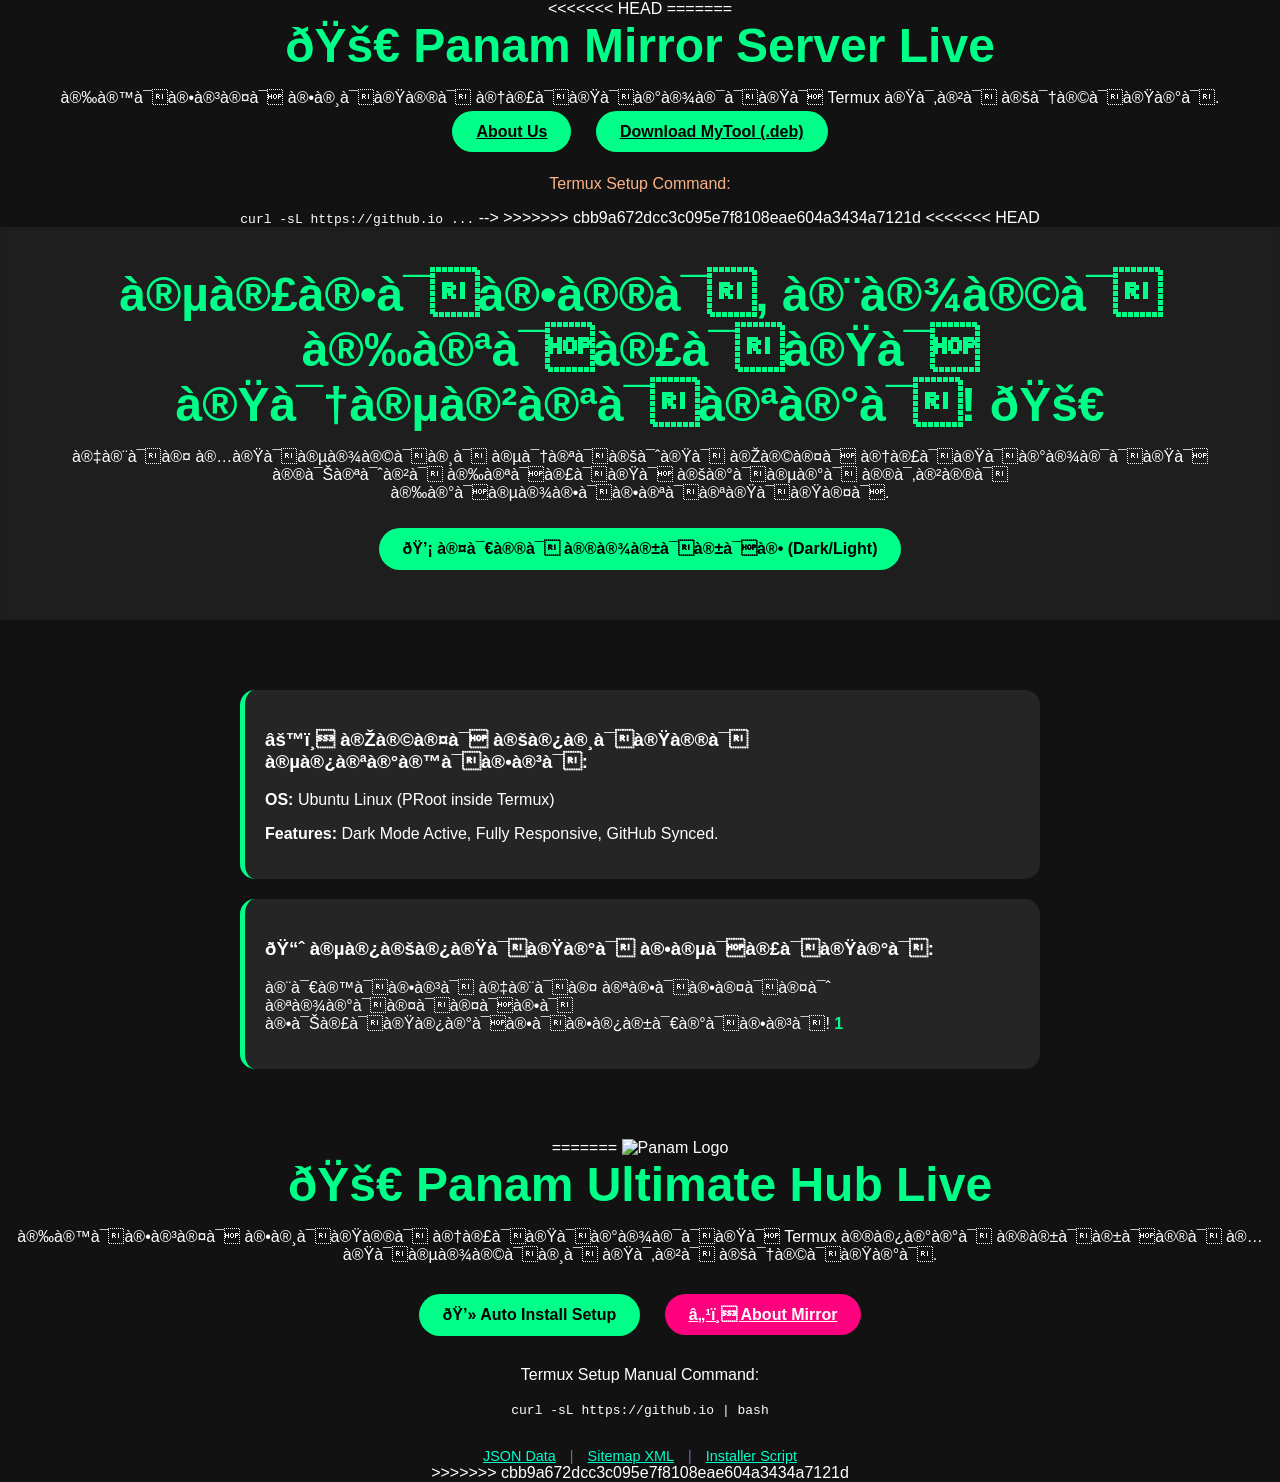
==== templates/index.html @ 42744de9 "Fixed server error and added success page" ====
<!DOCTYPE html>
<<<<<<< HEAD
=======
<html>
<head>
    <title>Panam Mirror Tool-Kit</title>
    <link rel="stylesheet" href="style.css">
</head>
<body>
    <h1>🚀 Panam Mirror Server Live</h1>
    <p>உங்களது கஸ்டம் ஆண்ட்ராய்டு Termux டூல் சென்டர்.</p>
    
    <!-- பக்கங்களுக்கான லிங்க்குகள் -->
    <a href="about.html" class="btn">About Us</a>
    <a href="debs/mytool_1.0.2_all.deb" class="btn" download>Download MyTool (.deb)</a>
    
    <br><br>
    <p style="color: #fab387;">Termux Setup Command:</p>
    <code>curl -sL https://github.io ...</code>
</body>
</html>


<!--<!DOCTYPE html>-->
<!--<html>-->
<!--<head>-->
<!--    <title>Panam Repository</title>-->
<!--</head>-->
<!--<body>-->
<!--    <h1>Welcome to Panam Repository</h1>-->
<!--    <p>உங்களது கஸ்டம் மிரர் சர்வர் வெற்றிகரமாக வேலை செய்கிறது!</p>-->
<!--    -->
<!--    <!-- About பக்கத்திற்கான லிங்க் -->-->
<!--    <br>-->
<!--    <a href="about.html" style="font-size: 20px; color: blue;">About Us பக்கத்திற்குச் செல்ல இங்கே கிளிக் செய்யவும்</a>-->
<!--</body>-->
<!--</html>-->

<!DOCTYPE html>
>>>>>>> cbb9a672dcc3c095e7f8108eae604a3434a7121d
<html lang="ta">
<head>
    <meta charset="UTF-8">
    <meta name="viewport" content="width=device-width, initial-scale=1.0">
<<<<<<< HEAD
    <title>Advanced Ubuntu Developer Web</title>
    <style>
        :root { --bg: #121212; --text: #ffffff; --primary: #00ff88; }
        body.light { --bg: #ffffff; --text: #121212; --primary: #ff5722; }
        body { background-color: var(--bg); color: var(--text); font-family: 'Segoe UI', sans-serif; margin: 0; padding: 0; transition: 0.3s; text-align: center; }
        header { padding: 40px; background: rgba(255,255,255,0.05); backdrop-filter: blur(10px); }
        h1 { color: var(--primary); font-size: 3rem; margin: 0; animation: pulse 2s infinite; }
        .btn { background: var(--primary); color: #000; border: none; padding: 12px 24px; font-size: 16px; border-radius: 25px; cursor: pointer; font-weight: bold; margin: 10px; transition: 0.3s; }
        .btn:hover { transform: scale(1.1); box-shadow: 0 0 15px var(--primary); }
        .container { max-width: 800px; margin: 30px auto; padding: 20px; }
        .card { background: rgba(255,255,255,0.08); padding: 20px; border-radius: 15px; margin: 20px 0; border-left: 5px solid var(--primary); text-align: left; }
        @keyframes pulse { 0% { transform: scale(1); } 50% { transform: scale(1.02); } 100% { transform: scale(1); } }
    </style>
</head>
<body>
    <header>
        <h1>வணக்கம், நான் உபுண்டு டெவலப்பர்! 🚀</h1>
        <p>இந்த அட்வான்ஸ் வெப்சைட் எனது ஆண்ட்ராய்டு மொபைல் உபுண்டு சர்வர் மூலம் உருவாக்கப்பட்டது.</p>
        <button class="btn" onclick="toggleTheme()">💡 தீம் மாற்றுக (Dark/Light)</button>
    </header>
    <div class="container">
        <div class="card">
            <h3>⚙️ எனது சிஸ்டம் விபரங்கள்:</h3>
            <p><strong>OS:</strong> Ubuntu Linux (PRoot inside Termux)</p>
            <p><strong>Features:</strong> Dark Mode Active, Fully Responsive, GitHub Synced.</p>
        </div>
        <div class="card">
            <h3>📈 விசிட்டர் கவுண்டர்:</h3>
            <p>நீங்கள் இந்த பக்கத்தை பார்த்துக் கொண்டிருக்கிறீர்கள்! <span id="count" style="color:var(--primary); font-weight:bold;">1</span></p>
        </div>
    </div>
    <script>
        function toggleTheme() { document.body.classList.toggle('light'); }
        // Simple mock counter animation
        setInterval(() => {
            let count = document.getElementById('count');
            count.innerText = parseInt(count.innerText) + Math.floor(Math.random() * 3) + 1;
        }, 3000);
    </script>
=======
    <title>Panam Ultimate Hub</title>
    <link rel="stylesheet" href="assets/css/style.css">
    <script src="assets/js/script.js"></script>
</head>
<body>
    <img src="assets/images/logo.svg" alt="Panam Logo" width="120">
    <h1>🚀 Panam Ultimate Hub Live</h1>
    <p>உங்களது கஸ்டம் ஆண்ட்ராய்டு Termux மிரர் மற்றும் அட்வான்ஸ் டூல் சென்டர்.</p>
    
    <div style="margin: 20px;">
        <button class="btn" onclick="copyCommand()">💻 Auto Install Setup</button>
        <a href="about.html" class="btn" style="background: #ff007f; color: white;">ℹ️ About Mirror</a>
    </div>

    <p>Termux Setup Manual Command:</p>
    <code id="cmdCode">curl -sL https://github.io | bash</code>

    <br>
    <div style="margin-top: 30px; font-size: 0.9em; color: #6272a4;">
        <a href="data/config.json" style="color: #00ffcc; margin: 10px;">JSON Data</a> | 
        <a href="data/sitemap.xml" style="color: #00ffcc; margin: 10px;">Sitemap XML</a> | 
        <a href="scripts/install.sh" style="color: #00ffcc; margin: 10px;">Installer Script</a>
    </div>
>>>>>>> cbb9a672dcc3c095e7f8108eae604a3434a7121d
</body>
</html>
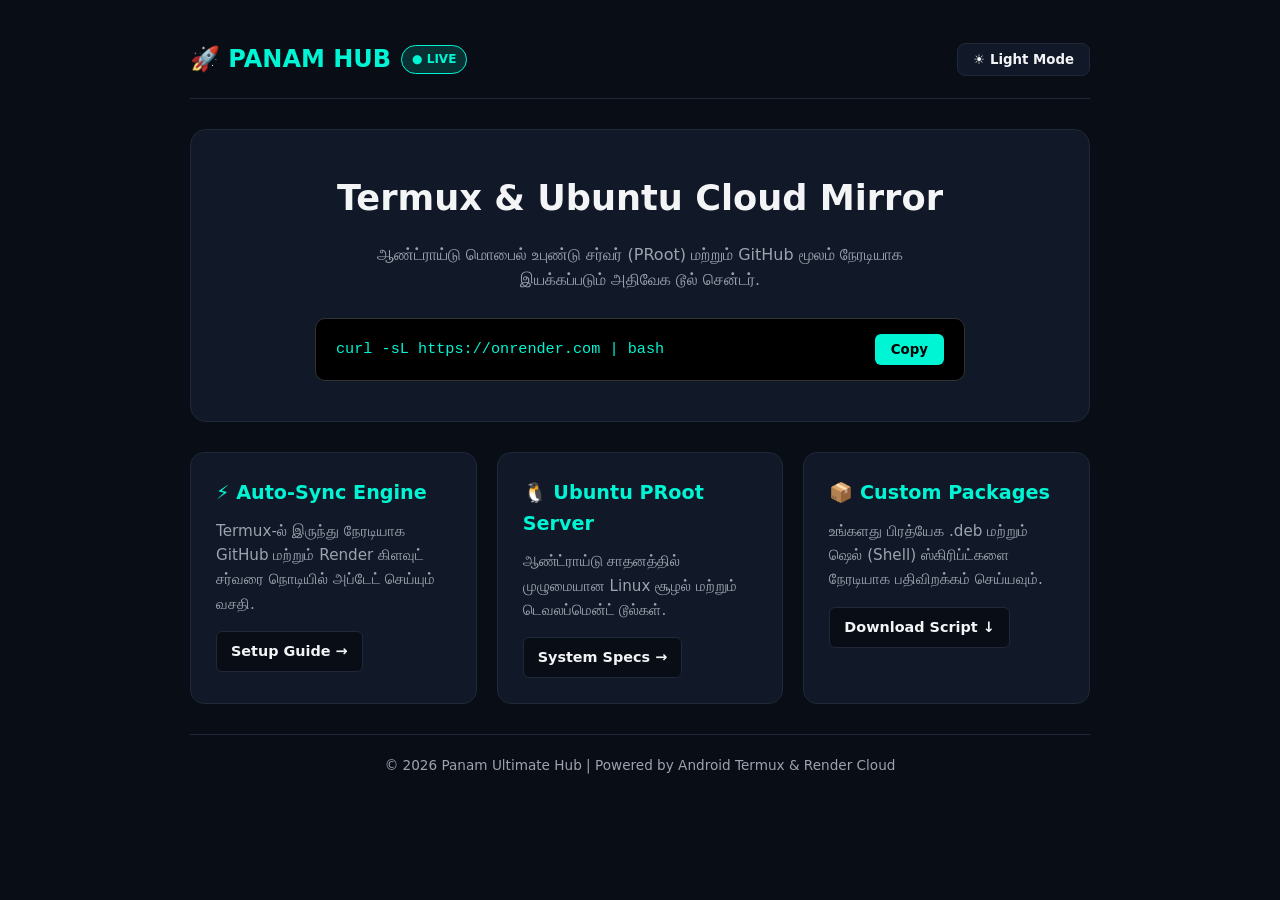
==== commit f6e97b09: "Fix Flask template and app.py for new UI" ====
--- a/templates/index.html
+++ b/templates/index.html
@@ -1,111 +1,269 @@
 <!DOCTYPE html>
-<<<<<<< HEAD
-=======
-<html>
-<head>
-    <title>Panam Mirror Tool-Kit</title>
-    <link rel="stylesheet" href="style.css">
-</head>
-<body>
-    <h1>🚀 Panam Mirror Server Live</h1>
-    <p>உங்களது கஸ்டம் ஆண்ட்ராய்டு Termux டூல் சென்டர்.</p>
-    
-    <!-- பக்கங்களுக்கான லிங்க்குகள் -->
-    <a href="about.html" class="btn">About Us</a>
-    <a href="debs/mytool_1.0.2_all.deb" class="btn" download>Download MyTool (.deb)</a>
-    
-    <br><br>
-    <p style="color: #fab387;">Termux Setup Command:</p>
-    <code>curl -sL https://github.io ...</code>
-</body>
-</html>
-
-
-<!--<!DOCTYPE html>-->
-<!--<html>-->
-<!--<head>-->
-<!--    <title>Panam Repository</title>-->
-<!--</head>-->
-<!--<body>-->
-<!--    <h1>Welcome to Panam Repository</h1>-->
-<!--    <p>உங்களது கஸ்டம் மிரர் சர்வர் வெற்றிகரமாக வேலை செய்கிறது!</p>-->
-<!--    -->
-<!--    <!-- About பக்கத்திற்கான லிங்க் -->-->
-<!--    <br>-->
-<!--    <a href="about.html" style="font-size: 20px; color: blue;">About Us பக்கத்திற்குச் செல்ல இங்கே கிளிக் செய்யவும்</a>-->
-<!--</body>-->
-<!--</html>-->
-
-<!DOCTYPE html>
->>>>>>> cbb9a672dcc3c095e7f8108eae604a3434a7121d
 <html lang="ta">
 <head>
     <meta charset="UTF-8">
     <meta name="viewport" content="width=device-width, initial-scale=1.0">
-<<<<<<< HEAD
-    <title>Advanced Ubuntu Developer Web</title>
+    <title>Panam Ultimate Hub | Termux & Linux Cloud Mirror</title>
     <style>
-        :root { --bg: #121212; --text: #ffffff; --primary: #00ff88; }
-        body.light { --bg: #ffffff; --text: #121212; --primary: #ff5722; }
-        body { background-color: var(--bg); color: var(--text); font-family: 'Segoe UI', sans-serif; margin: 0; padding: 0; transition: 0.3s; text-align: center; }
-        header { padding: 40px; background: rgba(255,255,255,0.05); backdrop-filter: blur(10px); }
-        h1 { color: var(--primary); font-size: 3rem; margin: 0; animation: pulse 2s infinite; }
-        .btn { background: var(--primary); color: #000; border: none; padding: 12px 24px; font-size: 16px; border-radius: 25px; cursor: pointer; font-weight: bold; margin: 10px; transition: 0.3s; }
-        .btn:hover { transform: scale(1.1); box-shadow: 0 0 15px var(--primary); }
-        .container { max-width: 800px; margin: 30px auto; padding: 20px; }
-        .card { background: rgba(255,255,255,0.08); padding: 20px; border-radius: 15px; margin: 20px 0; border-left: 5px solid var(--primary); text-align: left; }
-        @keyframes pulse { 0% { transform: scale(1); } 50% { transform: scale(1.02); } 100% { transform: scale(1); } }
+        :root {
+            --bg-color: #090d16;
+            --card-bg: #111827;
+            --text-main: #f3f4f6;
+            --text-muted: #9ca3af;
+            --accent: #00f5d4;
+            --accent-hover: #00cbb0;
+            --border-color: #1f2937;
+        }
+
+        .light-mode {
+            --bg-color: #f8fafc;
+            --card-bg: #ffffff;
+            --text-main: #0f172a;
+            --text-muted: #475569;
+            --accent: #0284c7;
+            --accent-hover: #0369a1;
+            --border-color: #e2e8f0;
+        }
+
+        * {
+            margin: 0;
+            padding: 0;
+            box-sizing: border-box;
+            font-family: 'Segoe UI', system-ui, -apple-system, sans-serif;
+            transition: background-color 0.3s, color 0.3s;
+        }
+
+        body {
+            background-color: var(--bg-color);
+            color: var(--text-main);
+            line-height: 1.6;
+            padding: 20px;
+        }
+
+        .container {
+            max-width: 900px;
+            margin: 0 auto;
+        }
+
+        /* Header */
+        header {
+            display: flex;
+            justify-content: space-between;
+            align-items: center;
+            padding: 20px 0;
+            border-bottom: 1px solid var(--border-color);
+            margin-bottom: 30px;
+        }
+
+        .logo {
+            font-size: 1.5rem;
+            font-weight: 800;
+            color: var(--accent);
+            display: flex;
+            align-items: center;
+            gap: 10px;
+        }
+
+        .status-badge {
+            font-size: 0.75rem;
+            background: rgba(0, 245, 212, 0.15);
+            color: var(--accent);
+            padding: 4px 10px;
+            border-radius: 20px;
+            border: 1px solid var(--accent);
+        }
+
+        .theme-btn {
+            background: var(--card-bg);
+            color: var(--text-main);
+            border: 1px solid var(--border-color);
+            padding: 8px 15px;
+            border-radius: 8px;
+            cursor: pointer;
+            font-weight: 600;
+        }
+
+        /* Hero Section */
+        .hero {
+            text-align: center;
+            padding: 40px 20px;
+            background: var(--card-bg);
+            border-radius: 16px;
+            border: 1px solid var(--border-color);
+            margin-bottom: 30px;
+        }
+
+        .hero h1 {
+            font-size: 2.2rem;
+            margin-bottom: 15px;
+        }
+
+        .hero p {
+            color: var(--text-muted);
+            max-width: 600px;
+            margin: 0 auto 25px;
+        }
+
+        /* Terminal Box */
+        .terminal-box {
+            background: #000000;
+            border: 1px solid #333;
+            border-radius: 10px;
+            padding: 15px 20px;
+            max-width: 650px;
+            margin: 0 auto;
+            display: flex;
+            justify-content: space-between;
+            align-items: center;
+            text-align: left;
+        }
+
+        .terminal-code {
+            color: #00f5d4;
+            font-family: 'Courier New', monospace;
+            font-size: 0.95rem;
+            overflow-x: auto;
+        }
+
+        .copy-btn {
+            background: var(--accent);
+            color: #000;
+            border: none;
+            padding: 8px 16px;
+            border-radius: 6px;
+            font-weight: bold;
+            cursor: pointer;
+            margin-left: 15px;
+            white-space: nowrap;
+        }
+
+        .copy-btn:hover {
+            background: var(--accent-hover);
+        }
+
+        /* Grid Cards */
+        .grid {
+            display: grid;
+            grid-template-columns: repeat(auto-fit, minmax(260px, 1fr));
+            gap: 20px;
+            margin-bottom: 30px;
+        }
+
+        .card {
+            background: var(--card-bg);
+            padding: 25px;
+            border-radius: 14px;
+            border: 1px solid var(--border-color);
+        }
+
+        .card h3 {
+            color: var(--accent);
+            margin-bottom: 10px;
+            font-size: 1.2rem;
+        }
+
+        .card p {
+            color: var(--text-muted);
+            font-size: 0.95rem;
+            margin-bottom: 15px;
+        }
+
+        .btn-link {
+            display: inline-block;
+            color: var(--text-main);
+            text-decoration: none;
+            background: var(--bg-color);
+            padding: 8px 14px;
+            border-radius: 6px;
+            border: 1px solid var(--border-color);
+            font-size: 0.9rem;
+            font-weight: 600;
+        }
+
+        .btn-link:hover {
+            border-color: var(--accent);
+            color: var(--accent);
+        }
+
+        /* Footer */
+        footer {
+            text-align: center;
+            color: var(--text-muted);
+            font-size: 0.85rem;
+            padding-top: 20px;
+            border-top: 1px solid var(--border-color);
+        }
     </style>
 </head>
 <body>
+
+<div class="container">
     <header>
-        <h1>வணக்கம், நான் உபுண்டு டெவலப்பர்! 🚀</h1>
-        <p>இந்த அட்வான்ஸ் வெப்சைட் எனது ஆண்ட்ராய்டு மொபைல் உபுண்டு சர்வர் மூலம் உருவாக்கப்பட்டது.</p>
-        <button class="btn" onclick="toggleTheme()">💡 தீம் மாற்றுக (Dark/Light)</button>
+        <div class="logo">
+            🚀 PANAM HUB <span class="status-badge">● LIVE</span>
+        </div>
+        <button class="theme-btn" onclick="toggleTheme()" id="themeBtn">☀️ Light Mode</button>
     </header>
-    <div class="container">
+
+    <section class="hero">
+        <h1>Termux & Ubuntu Cloud Mirror</h1>
+        <p>ஆண்ட்ராய்டு மொபைல் உபுண்டு சர்வர் (PRoot) மற்றும் GitHub மூலம் நேரடியாக இயக்கப்படும் அதிவேக டூல் சென்டர்.</p>
+        
+        <div class="terminal-box">
+            <span class="terminal-code" id="cmdText">curl -sL https://onrender.com | bash</span>
+            <button class="copy-btn" onclick="copyCommand()" id="copyBtn">Copy</button>
+        </div>
+    </section>
+
+    <section class="grid">
         <div class="card">
-            <h3>⚙️ எனது சிஸ்டம் விபரங்கள்:</h3>
-            <p><strong>OS:</strong> Ubuntu Linux (PRoot inside Termux)</p>
-            <p><strong>Features:</strong> Dark Mode Active, Fully Responsive, GitHub Synced.</p>
-        </div>
+            <h3>⚡ Auto-Sync Engine</h3>
+            <p>Termux-ல் இருந்து நேரடியாக GitHub மற்றும் Render கிளவுட் சர்வரை நொடியில் அப்டேட் செய்யும் வசதி.</p>
+            <a href="#setup" class="btn-link" onclick="alert('மேலே உள்ள Termux கமாண்டை காப்பி செய்து இயக்கவும்!')">Setup Guide →</a>
+        </div>
+
         <div class="card">
-            <h3>📈 விசிட்டர் கவுண்டர்:</h3>
-            <p>நீங்கள் இந்த பக்கத்தை பார்த்துக் கொண்டிருக்கிறீர்கள்! <span id="count" style="color:var(--primary); font-weight:bold;">1</span></p>
-        </div>
-    </div>
-    <script>
-        function toggleTheme() { document.body.classList.toggle('light'); }
-        // Simple mock counter animation
-        setInterval(() => {
-            let count = document.getElementById('count');
-            count.innerText = parseInt(count.innerText) + Math.floor(Math.random() * 3) + 1;
-        }, 3000);
-    </script>
-=======
-    <title>Panam Ultimate Hub</title>
-    <link rel="stylesheet" href="assets/css/style.css">
-    <script src="assets/js/script.js"></script>
-</head>
-<body>
-    <img src="assets/images/logo.svg" alt="Panam Logo" width="120">
-    <h1>🚀 Panam Ultimate Hub Live</h1>
-    <p>உங்களது கஸ்டம் ஆண்ட்ராய்டு Termux மிரர் மற்றும் அட்வான்ஸ் டூல் சென்டர்.</p>
-    
-    <div style="margin: 20px;">
-        <button class="btn" onclick="copyCommand()">💻 Auto Install Setup</button>
-        <a href="about.html" class="btn" style="background: #ff007f; color: white;">ℹ️ About Mirror</a>
-    </div>
-
-    <p>Termux Setup Manual Command:</p>
-    <code id="cmdCode">curl -sL https://github.io | bash</code>
-
-    <br>
-    <div style="margin-top: 30px; font-size: 0.9em; color: #6272a4;">
-        <a href="data/config.json" style="color: #00ffcc; margin: 10px;">JSON Data</a> | 
-        <a href="data/sitemap.xml" style="color: #00ffcc; margin: 10px;">Sitemap XML</a> | 
-        <a href="scripts/install.sh" style="color: #00ffcc; margin: 10px;">Installer Script</a>
-    </div>
->>>>>>> cbb9a672dcc3c095e7f8108eae604a3434a7121d
+            <h3>🐧 Ubuntu PRoot Server</h3>
+            <p>ஆண்ட்ராய்டு சாதனத்தில் முழுமையான Linux சூழல் மற்றும் டெவலப்மென்ட் டூல்கள்.</p>
+            <a href="#system" class="btn-link" onclick="showSysInfo()">System Specs →</a>
+        </div>
+
+        <div class="card">
+            <h3>📦 Custom Packages</h3>
+            <p>உங்களது பிரத்யேக .deb மற்றும் ஷெல் (Shell) ஸ்கிரிப்ட்களை நேரடியாக பதிவிறக்கம் செய்யவும்.</p>
+            <a href="install.sh" download class="btn-link">Download Script ↓</a>
+        </div>
+    </section>
+
+    <footer>
+        <p>© 2026 Panam Ultimate Hub | Powered by Android Termux & Render Cloud</p>
+    </footer>
+</div>
+
+<script>
+    function toggleTheme() {
+        document.body.classList.toggle('light-mode');
+        const btn = document.getElementById('themeBtn');
+        if (document.body.classList.contains('light-mode')) {
+            btn.innerText = '🌙 Dark Mode';
+        } else {
+            btn.innerText = '☀️ Light Mode';
+        }
+    }
+
+    function copyCommand() {
+        const cmd = document.getElementById('cmdText').innerText;
+        navigator.clipboard.writeText(cmd);
+        const btn = document.getElementById('copyBtn');
+        btn.innerText = 'Copied! ✅';
+        setTimeout(() => { btn.innerText = 'Copy'; }, 2000);
+    }
+
+    function showSysInfo() {
+        alert("OS: Ubuntu Linux (PRoot inside Termux)\nHost: Render Cloud\nSync: GitHub Auto-Deploy Active");
+    }
+</script>
+
 </body>
 </html>
+
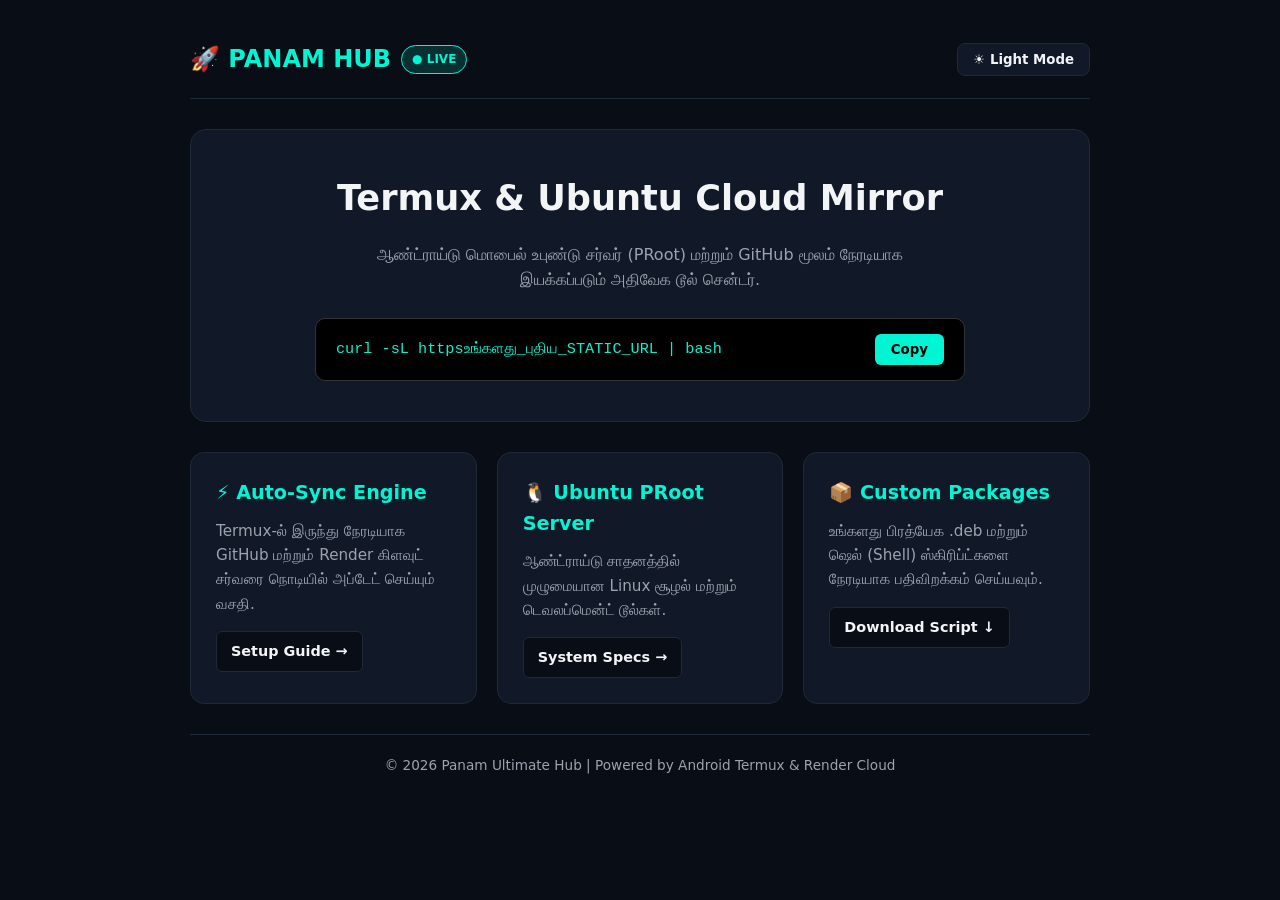
==== commit e48d7adb: "Update static site URL" ====
--- a/templates/index.html
+++ b/templates/index.html
@@ -210,7 +210,7 @@
         <p>ஆண்ட்ராய்டு மொபைல் உபுண்டு சர்வர் (PRoot) மற்றும் GitHub மூலம் நேரடியாக இயக்கப்படும் அதிவேக டூல் சென்டர்.</p>
         
         <div class="terminal-box">
-            <span class="terminal-code" id="cmdText">curl -sL https://onrender.com | bash</span>
+            <span class="terminal-code" id="cmdText">curl -sL httpsஉங்களது_புதிய_STATIC_URL | bash</span>
             <button class="copy-btn" onclick="copyCommand()" id="copyBtn">Copy</button>
         </div>
     </section>
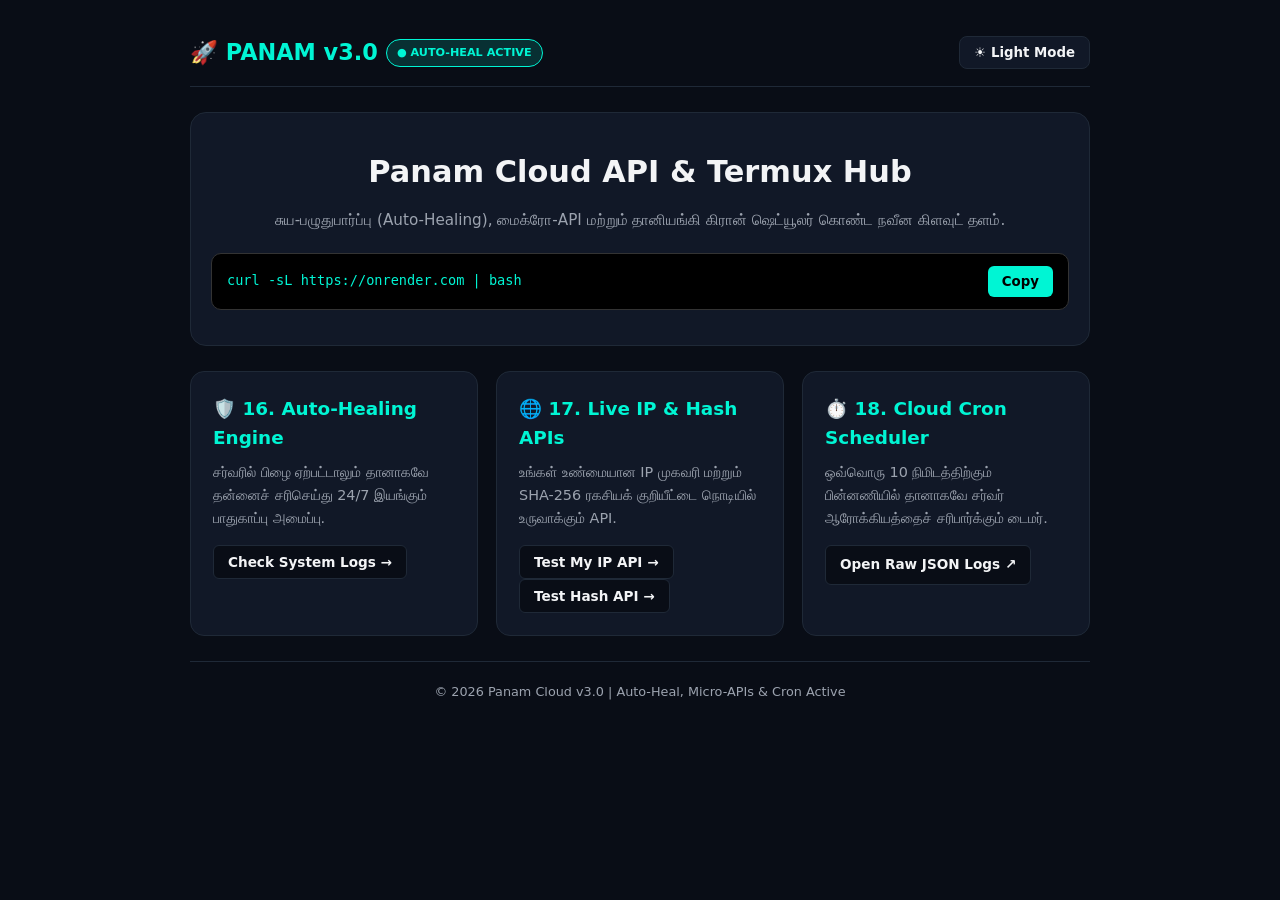
==== commit d7565ad0: "Update UI for Features 16, 17, 18 and fix URL" ====
--- a/templates/index.html
+++ b/templates/index.html
@@ -3,7 +3,7 @@
 <head>
     <meta charset="UTF-8">
     <meta name="viewport" content="width=device-width, initial-scale=1.0">
-    <title>Panam Ultimate Hub | Termux & Linux Cloud Mirror</title>
+    <title>Panam Ultimate Hub v3.0 | Cloud API & Auto-Heal</title>
     <style>
         :root {
             --bg-color: #090d16;
@@ -14,7 +14,6 @@
             --accent-hover: #00cbb0;
             --border-color: #1f2937;
         }
-
         .light-mode {
             --bg-color: #f8fafc;
             --card-bg: #ffffff;
@@ -24,246 +23,101 @@
             --accent-hover: #0369a1;
             --border-color: #e2e8f0;
         }
-
-        * {
-            margin: 0;
-            padding: 0;
-            box-sizing: border-box;
-            font-family: 'Segoe UI', system-ui, -apple-system, sans-serif;
-            transition: background-color 0.3s, color 0.3s;
-        }
-
-        body {
-            background-color: var(--bg-color);
-            color: var(--text-main);
-            line-height: 1.6;
-            padding: 20px;
-        }
-
-        .container {
-            max-width: 900px;
-            margin: 0 auto;
-        }
-
-        /* Header */
-        header {
-            display: flex;
-            justify-content: space-between;
-            align-items: center;
-            padding: 20px 0;
-            border-bottom: 1px solid var(--border-color);
-            margin-bottom: 30px;
-        }
-
-        .logo {
-            font-size: 1.5rem;
-            font-weight: 800;
-            color: var(--accent);
-            display: flex;
-            align-items: center;
-            gap: 10px;
-        }
-
-        .status-badge {
-            font-size: 0.75rem;
-            background: rgba(0, 245, 212, 0.15);
-            color: var(--accent);
-            padding: 4px 10px;
-            border-radius: 20px;
-            border: 1px solid var(--accent);
-        }
-
-        .theme-btn {
-            background: var(--card-bg);
-            color: var(--text-main);
-            border: 1px solid var(--border-color);
-            padding: 8px 15px;
-            border-radius: 8px;
-            cursor: pointer;
-            font-weight: 600;
-        }
-
-        /* Hero Section */
-        .hero {
-            text-align: center;
-            padding: 40px 20px;
-            background: var(--card-bg);
-            border-radius: 16px;
-            border: 1px solid var(--border-color);
-            margin-bottom: 30px;
-        }
-
-        .hero h1 {
-            font-size: 2.2rem;
-            margin-bottom: 15px;
-        }
-
-        .hero p {
-            color: var(--text-muted);
-            max-width: 600px;
-            margin: 0 auto 25px;
-        }
-
-        /* Terminal Box */
-        .terminal-box {
-            background: #000000;
-            border: 1px solid #333;
-            border-radius: 10px;
-            padding: 15px 20px;
-            max-width: 650px;
-            margin: 0 auto;
-            display: flex;
-            justify-content: space-between;
-            align-items: center;
-            text-align: left;
-        }
-
-        .terminal-code {
-            color: #00f5d4;
-            font-family: 'Courier New', monospace;
-            font-size: 0.95rem;
-            overflow-x: auto;
-        }
-
-        .copy-btn {
-            background: var(--accent);
-            color: #000;
-            border: none;
-            padding: 8px 16px;
-            border-radius: 6px;
-            font-weight: bold;
-            cursor: pointer;
-            margin-left: 15px;
-            white-space: nowrap;
-        }
-
-        .copy-btn:hover {
-            background: var(--accent-hover);
-        }
-
-        /* Grid Cards */
-        .grid {
-            display: grid;
-            grid-template-columns: repeat(auto-fit, minmax(260px, 1fr));
-            gap: 20px;
-            margin-bottom: 30px;
-        }
-
-        .card {
-            background: var(--card-bg);
-            padding: 25px;
-            border-radius: 14px;
-            border: 1px solid var(--border-color);
-        }
-
-        .card h3 {
-            color: var(--accent);
-            margin-bottom: 10px;
-            font-size: 1.2rem;
-        }
-
-        .card p {
-            color: var(--text-muted);
-            font-size: 0.95rem;
-            margin-bottom: 15px;
-        }
-
-        .btn-link {
-            display: inline-block;
-            color: var(--text-main);
-            text-decoration: none;
-            background: var(--bg-color);
-            padding: 8px 14px;
-            border-radius: 6px;
-            border: 1px solid var(--border-color);
-            font-size: 0.9rem;
-            font-weight: 600;
-        }
-
-        .btn-link:hover {
-            border-color: var(--accent);
-            color: var(--accent);
-        }
-
-        /* Footer */
-        footer {
-            text-align: center;
-            color: var(--text-muted);
-            font-size: 0.85rem;
-            padding-top: 20px;
-            border-top: 1px solid var(--border-color);
-        }
+        * { margin: 0; padding: 0; box-sizing: border-box; font-family: system-ui, -apple-system, sans-serif; transition: 0.3s; }
+        body { background-color: var(--bg-color); color: var(--text-main); line-height: 1.6; padding: 20px; }
+        .container { max-width: 900px; margin: 0 auto; }
+        header { display: flex; justify-content: space-between; align-items: center; padding: 15px 0; border-bottom: 1px solid var(--border-color); margin-bottom: 25px; }
+        .logo { font-size: 1.4rem; font-weight: 800; color: var(--accent); display: flex; align-items: center; gap: 8px; }
+        .status-badge { font-size: 0.7rem; background: rgba(0, 245, 212, 0.15); color: var(--accent); padding: 4px 10px; border-radius: 20px; border: 1px solid var(--accent); }
+        .theme-btn { background: var(--card-bg); color: var(--text-main); border: 1px solid var(--border-color); padding: 8px 14px; border-radius: 8px; cursor: pointer; font-weight: 600; }
+        .hero { text-align: center; padding: 35px 20px; background: var(--card-bg); border-radius: 16px; border: 1px solid var(--border-color); margin-bottom: 25px; }
+        .hero h1 { font-size: 1.9rem; margin-bottom: 12px; }
+        .hero p { color: var(--text-muted); margin-bottom: 20px; font-size: 0.95rem; }
+        .terminal-box { background: #000; border: 1px solid #333; border-radius: 10px; padding: 12px 15px; display: flex; justify-content: space-between; align-items: center; text-align: left; }
+        .terminal-code { color: #00f5d4; font-family: monospace; font-size: 0.85rem; word-break: break-all; }
+        .copy-btn { background: var(--accent); color: #000; border: none; padding: 8px 14px; border-radius: 6px; font-weight: bold; cursor: pointer; margin-left: 10px; white-space: nowrap; }
+        .grid { display: grid; grid-template-columns: repeat(auto-fit, minmax(260px, 1fr)); gap: 18px; margin-bottom: 25px; }
+        .card { background: var(--card-bg); padding: 22px; border-radius: 14px; border: 1px solid var(--border-color); }
+        .card h3 { color: var(--accent); margin-bottom: 8px; font-size: 1.15rem; }
+        .card p { color: var(--text-muted); font-size: 0.9rem; margin-bottom: 15px; }
+        .btn-link { display: inline-block; color: var(--text-main); text-decoration: none; background: var(--bg-color); padding: 8px 14px; border-radius: 6px; border: 1px solid var(--border-color); font-size: 0.85rem; font-weight: 600; cursor: pointer; }
+        .btn-link:hover { border-color: var(--accent); color: var(--accent); }
+        #apiOutput { background: #000; color: #00f5d4; padding: 15px; border-radius: 10px; font-family: monospace; font-size: 0.85rem; margin-bottom: 25px; display: none; white-space: pre-wrap; border: 1px solid var(--accent); }
+        footer { text-align: center; color: var(--text-muted); font-size: 0.8rem; padding-top: 20px; border-top: 1px solid var(--border-color); }
     </style>
 </head>
 <body>
 
 <div class="container">
     <header>
-        <div class="logo">
-            🚀 PANAM HUB <span class="status-badge">● LIVE</span>
-        </div>
+        <div class="logo">🚀 PANAM v3.0 <span class="status-badge">● AUTO-HEAL ACTIVE</span></div>
         <button class="theme-btn" onclick="toggleTheme()" id="themeBtn">☀️ Light Mode</button>
     </header>
 
     <section class="hero">
-        <h1>Termux & Ubuntu Cloud Mirror</h1>
-        <p>ஆண்ட்ராய்டு மொபைல் உபுண்டு சர்வர் (PRoot) மற்றும் GitHub மூலம் நேரடியாக இயக்கப்படும் அதிவேக டூல் சென்டர்.</p>
+        <h1>Panam Cloud API & Termux Hub</h1>
+        <p>சுய-பழுதுபார்ப்பு (Auto-Healing), மைக்ரோ-API மற்றும் தானியங்கி கிரான் ஷெட்யூலர் கொண்ட நவீன கிளவுட் தளம்.</p>
         
         <div class="terminal-box">
-            <span class="terminal-code" id="cmdText">curl -sL httpsஉங்களது_புதிய_STATIC_URL | bash</span>
+            <span class="terminal-code" id="cmdText">curl -sL https://onrender.com | bash</span>
             <button class="copy-btn" onclick="copyCommand()" id="copyBtn">Copy</button>
         </div>
     </section>
 
+    <div id="apiOutput"></div>
+
     <section class="grid">
         <div class="card">
-            <h3>⚡ Auto-Sync Engine</h3>
-            <p>Termux-ல் இருந்து நேரடியாக GitHub மற்றும் Render கிளவுட் சர்வரை நொடியில் அப்டேட் செய்யும் வசதி.</p>
-            <a href="#setup" class="btn-link" onclick="alert('மேலே உள்ள Termux கமாண்டை காப்பி செய்து இயக்கவும்!')">Setup Guide →</a>
+            <h3>🛡️ 16. Auto-Healing Engine</h3>
+            <p>சர்வரில் பிழை ஏற்பட்டாலும் தானாகவே தன்னைச் சரிசெய்து 24/7 இயங்கும் பாதுகாப்பு அமைப்பு.</p>
+            <button class="btn-link" onclick="fetchApi('/api/logs')">Check System Logs →</button>
         </div>
 
         <div class="card">
-            <h3>🐧 Ubuntu PRoot Server</h3>
-            <p>ஆண்ட்ராய்டு சாதனத்தில் முழுமையான Linux சூழல் மற்றும் டெவலப்மென்ட் டூல்கள்.</p>
-            <a href="#system" class="btn-link" onclick="showSysInfo()">System Specs →</a>
+            <h3>🌐 17. Live IP & Hash APIs</h3>
+            <p>உங்கள் உண்மையான IP முகவரி மற்றும் SHA-256 ரகசியக் குறியீட்டை நொடியில் உருவாக்கும் API.</p>
+            <button class="btn-link" onclick="fetchApi('/api/ip')">Test My IP API →</button>
+            <button class="btn-link" onclick="fetchApi('/api/hash?text=PanamCloud')">Test Hash API →</button>
         </div>
 
         <div class="card">
-            <h3>📦 Custom Packages</h3>
-            <p>உங்களது பிரத்யேக .deb மற்றும் ஷெல் (Shell) ஸ்கிரிப்ட்களை நேரடியாக பதிவிறக்கம் செய்யவும்.</p>
-            <a href="install.sh" download class="btn-link">Download Script ↓</a>
+            <h3>⏱️ 18. Cloud Cron Scheduler</h3>
+            <p>ஒவ்வொரு 10 நிமிடத்திற்கும் பின்னணியில் தானாகவே சர்வர் ஆரோக்கியத்தைச் சரிபார்க்கும் டைமர்.</p>
+            <a href="/api/logs" target="_blank" class="btn-link">Open Raw JSON Logs ↗</a>
         </div>
     </section>
 
     <footer>
-        <p>© 2026 Panam Ultimate Hub | Powered by Android Termux & Render Cloud</p>
+        <p>© 2026 Panam Cloud v3.0 | Auto-Heal, Micro-APIs & Cron Active</p>
     </footer>
 </div>
 
 <script>
     function toggleTheme() {
         document.body.classList.toggle('light-mode');
-        const btn = document.getElementById('themeBtn');
-        if (document.body.classList.contains('light-mode')) {
-            btn.innerText = '🌙 Dark Mode';
-        } else {
-            btn.innerText = '☀️ Light Mode';
-        }
+        document.getElementById('themeBtn').innerText = document.body.classList.contains('light-mode') ? '🌙 Dark Mode' : '☀️ Light Mode';
     }
 
     function copyCommand() {
-        const cmd = document.getElementById('cmdText').innerText;
-        navigator.clipboard.writeText(cmd);
+        navigator.clipboard.writeText(document.getElementById('cmdText').innerText);
         const btn = document.getElementById('copyBtn');
         btn.innerText = 'Copied! ✅';
         setTimeout(() => { btn.innerText = 'Copy'; }, 2000);
     }
 
-    function showSysInfo() {
-        alert("OS: Ubuntu Linux (PRoot inside Termux)\nHost: Render Cloud\nSync: GitHub Auto-Deploy Active");
+    async function fetchApi(endpoint) {
+        const out = document.getElementById('apiOutput');
+        out.style.display = 'block';
+        out.innerText = '⏳ Loading data from ' + endpoint + '...';
+        try {
+            const res = await fetch(endpoint);
+            const data = await res.json();
+            out.innerText = JSON.stringify(data, null, 2);
+        } catch (err) {
+            out.innerText = '❌ Error connecting to API';
+        }
     }
 </script>
 
 </body>
 </html>
-
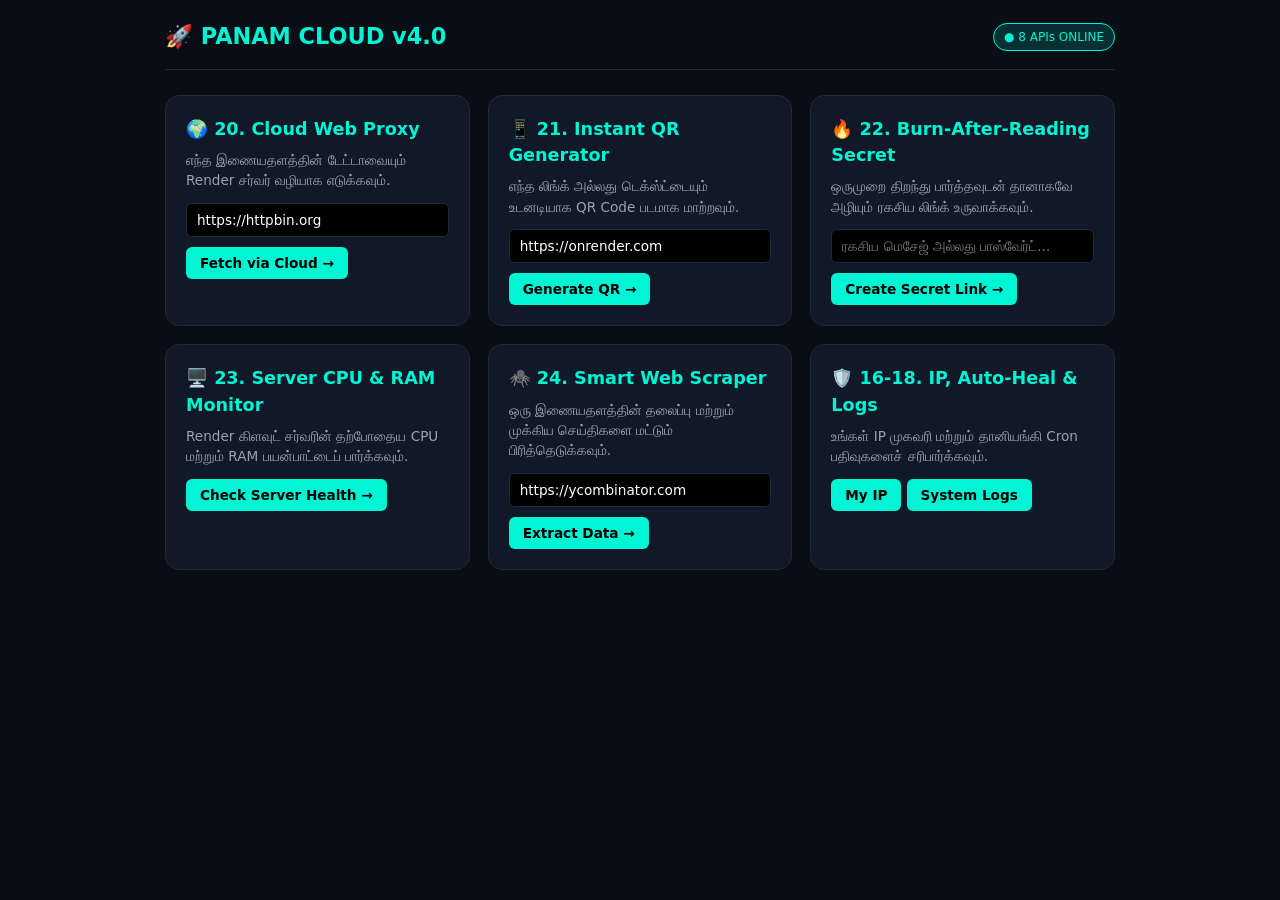
==== commit cb7ce1f9: "Deploy Panam Cloud v4.0: Features 20, 21, 22, 23, 24" ====
--- a/templates/index.html
+++ b/templates/index.html
@@ -3,121 +3,121 @@
 <head>
     <meta charset="UTF-8">
     <meta name="viewport" content="width=device-width, initial-scale=1.0">
-    <title>Panam Ultimate Hub v3.0 | Cloud API & Auto-Heal</title>
+    <title>Panam Ultimate Cloud v4.0 | All-in-One API Hub</title>
     <style>
-        :root {
-            --bg-color: #090d16;
-            --card-bg: #111827;
-            --text-main: #f3f4f6;
-            --text-muted: #9ca3af;
-            --accent: #00f5d4;
-            --accent-hover: #00cbb0;
-            --border-color: #1f2937;
-        }
-        .light-mode {
-            --bg-color: #f8fafc;
-            --card-bg: #ffffff;
-            --text-main: #0f172a;
-            --text-muted: #475569;
-            --accent: #0284c7;
-            --accent-hover: #0369a1;
-            --border-color: #e2e8f0;
-        }
-        * { margin: 0; padding: 0; box-sizing: border-box; font-family: system-ui, -apple-system, sans-serif; transition: 0.3s; }
-        body { background-color: var(--bg-color); color: var(--text-main); line-height: 1.6; padding: 20px; }
-        .container { max-width: 900px; margin: 0 auto; }
-        header { display: flex; justify-content: space-between; align-items: center; padding: 15px 0; border-bottom: 1px solid var(--border-color); margin-bottom: 25px; }
-        .logo { font-size: 1.4rem; font-weight: 800; color: var(--accent); display: flex; align-items: center; gap: 8px; }
-        .status-badge { font-size: 0.7rem; background: rgba(0, 245, 212, 0.15); color: var(--accent); padding: 4px 10px; border-radius: 20px; border: 1px solid var(--accent); }
-        .theme-btn { background: var(--card-bg); color: var(--text-main); border: 1px solid var(--border-color); padding: 8px 14px; border-radius: 8px; cursor: pointer; font-weight: 600; }
-        .hero { text-align: center; padding: 35px 20px; background: var(--card-bg); border-radius: 16px; border: 1px solid var(--border-color); margin-bottom: 25px; }
-        .hero h1 { font-size: 1.9rem; margin-bottom: 12px; }
-        .hero p { color: var(--text-muted); margin-bottom: 20px; font-size: 0.95rem; }
-        .terminal-box { background: #000; border: 1px solid #333; border-radius: 10px; padding: 12px 15px; display: flex; justify-content: space-between; align-items: center; text-align: left; }
-        .terminal-code { color: #00f5d4; font-family: monospace; font-size: 0.85rem; word-break: break-all; }
-        .copy-btn { background: var(--accent); color: #000; border: none; padding: 8px 14px; border-radius: 6px; font-weight: bold; cursor: pointer; margin-left: 10px; white-space: nowrap; }
-        .grid { display: grid; grid-template-columns: repeat(auto-fit, minmax(260px, 1fr)); gap: 18px; margin-bottom: 25px; }
-        .card { background: var(--card-bg); padding: 22px; border-radius: 14px; border: 1px solid var(--border-color); }
-        .card h3 { color: var(--accent); margin-bottom: 8px; font-size: 1.15rem; }
-        .card p { color: var(--text-muted); font-size: 0.9rem; margin-bottom: 15px; }
-        .btn-link { display: inline-block; color: var(--text-main); text-decoration: none; background: var(--bg-color); padding: 8px 14px; border-radius: 6px; border: 1px solid var(--border-color); font-size: 0.85rem; font-weight: 600; cursor: pointer; }
-        .btn-link:hover { border-color: var(--accent); color: var(--accent); }
-        #apiOutput { background: #000; color: #00f5d4; padding: 15px; border-radius: 10px; font-family: monospace; font-size: 0.85rem; margin-bottom: 25px; display: none; white-space: pre-wrap; border: 1px solid var(--accent); }
-        footer { text-align: center; color: var(--text-muted); font-size: 0.8rem; padding-top: 20px; border-top: 1px solid var(--border-color); }
+        :root { --bg: #090d16; --card: #111827; --text: #f3f4f6; --muted: #9ca3af; --accent: #00f5d4; --border: #1f2937; }
+        * { margin: 0; padding: 0; box-sizing: border-box; font-family: system-ui, sans-serif; }
+        body { background: var(--bg); color: var(--text); padding: 20px; line-height: 1.5; }
+        .container { max-width: 950px; margin: auto; }
+        header { display: flex; justify-content: space-between; align-items: center; padding-bottom: 15px; border-bottom: 1px solid var(--border); margin-bottom: 25px; }
+        .logo { font-size: 1.4rem; font-weight: 800; color: var(--accent); }
+        .badge { font-size: 0.75rem; background: rgba(0,245,212,0.15); color: var(--accent); padding: 4px 10px; border-radius: 20px; border: 1px solid var(--accent); }
+        .grid { display: grid; grid-template-columns: repeat(auto-fit, minmax(280px, 1fr)); gap: 18px; margin-bottom: 25px; }
+        .card { background: var(--card); padding: 20px; border-radius: 14px; border: 1px solid var(--border); }
+        .card h3 { color: var(--accent); margin-bottom: 8px; font-size: 1.1rem; }
+        .card p { color: var(--muted); font-size: 0.85rem; margin-bottom: 12px; }
+        input { width: 100%; padding: 8px 10px; border-radius: 6px; border: 1px solid var(--border); background: #000; color: #fff; margin-bottom: 10px; font-size: 0.85rem; }
+        .btn { background: var(--accent); color: #000; border: none; padding: 8px 14px; border-radius: 6px; font-weight: 700; cursor: pointer; font-size: 0.85rem; }
+        #outputBox { background: #000; color: #00f5d4; padding: 15px; border-radius: 10px; font-family: monospace; font-size: 0.85rem; margin-bottom: 25px; display: none; white-space: pre-wrap; border: 1px solid var(--accent); overflow-x: auto; }
+        #qrPreview { display: none; margin-top: 10px; border-radius: 8px; border: 2px solid var(--accent); max-width: 150px; }
     </style>
 </head>
 <body>
-
 <div class="container">
     <header>
-        <div class="logo">🚀 PANAM v3.0 <span class="status-badge">● AUTO-HEAL ACTIVE</span></div>
-        <button class="theme-btn" onclick="toggleTheme()" id="themeBtn">☀️ Light Mode</button>
+        <div class="logo">🚀 PANAM CLOUD v4.0</div>
+        <span class="badge">● 8 APIs ONLINE</span>
     </header>
 
-    <section class="hero">
-        <h1>Panam Cloud API & Termux Hub</h1>
-        <p>சுய-பழுதுபார்ப்பு (Auto-Healing), மைக்ரோ-API மற்றும் தானியங்கி கிரான் ஷெட்யூலர் கொண்ட நவீன கிளவுட் தளம்.</p>
-        
-        <div class="terminal-box">
-            <span class="terminal-code" id="cmdText">curl -sL https://onrender.com | bash</span>
-            <button class="copy-btn" onclick="copyCommand()" id="copyBtn">Copy</button>
-        </div>
-    </section>
+    <div id="outputBox"></div>
 
-    <div id="apiOutput"></div>
-
-    <section class="grid">
+    <div class="grid">
+        <!-- Feature 20 -->
         <div class="card">
-            <h3>🛡️ 16. Auto-Healing Engine</h3>
-            <p>சர்வரில் பிழை ஏற்பட்டாலும் தானாகவே தன்னைச் சரிசெய்து 24/7 இயங்கும் பாதுகாப்பு அமைப்பு.</p>
-            <button class="btn-link" onclick="fetchApi('/api/logs')">Check System Logs →</button>
+            <h3>🌍 20. Cloud Web Proxy</h3>
+            <p>எந்த இணையதளத்தின் டேட்டாவையும் Render சர்வர் வழியாக எடுக்கவும்.</p>
+            <input type="text" id="proxyUrl" value="https://httpbin.org" placeholder="Enter URL">
+            <button class="btn" onclick="runGet('/api/proxy?url=' + encodeURIComponent(document.getElementById('proxyUrl').value))">Fetch via Cloud →</button>
         </div>
 
+        <!-- Feature 21 -->
         <div class="card">
-            <h3>🌐 17. Live IP & Hash APIs</h3>
-            <p>உங்கள் உண்மையான IP முகவரி மற்றும் SHA-256 ரகசியக் குறியீட்டை நொடியில் உருவாக்கும் API.</p>
-            <button class="btn-link" onclick="fetchApi('/api/ip')">Test My IP API →</button>
-            <button class="btn-link" onclick="fetchApi('/api/hash?text=PanamCloud')">Test Hash API →</button>
+            <h3>📱 21. Instant QR Generator</h3>
+            <p>எந்த லிங்க் அல்லது டெக்ஸ்ட்டையும் உடனடியாக QR Code படமாக மாற்றவும்.</p>
+            <input type="text" id="qrText" value="https://onrender.com" placeholder="Enter text or link">
+            <button class="btn" onclick="makeQr()">Generate QR →</button>
+            <br><img id="qrPreview" alt="QR Code">
         </div>
 
+        <!-- Feature 22 -->
         <div class="card">
-            <h3>⏱️ 18. Cloud Cron Scheduler</h3>
-            <p>ஒவ்வொரு 10 நிமிடத்திற்கும் பின்னணியில் தானாகவே சர்வர் ஆரோக்கியத்தைச் சரிபார்க்கும் டைமர்.</p>
-            <a href="/api/logs" target="_blank" class="btn-link">Open Raw JSON Logs ↗</a>
+            <h3>🔥 22. Burn-After-Reading Secret</h3>
+            <p>ஒருமுறை திறந்து பார்த்தவுடன் தானாகவே அழியும் ரகசிய லிங்க் உருவாக்கவும்.</p>
+            <input type="text" id="secretMsg" placeholder="ரகசிய மெசேஜ் அல்லது பாஸ்வேர்ட்...">
+            <button class="btn" onclick="createSecret()">Create Secret Link →</button>
         </div>
-    </section>
 
-    <footer>
-        <p>© 2026 Panam Cloud v3.0 | Auto-Heal, Micro-APIs & Cron Active</p>
-    </footer>
+        <!-- Feature 23 -->
+        <div class="card">
+            <h3>🖥️ 23. Server CPU & RAM Monitor</h3>
+            <p>Render கிளவுட் சர்வரின் தற்போதைய CPU மற்றும் RAM பயன்பாட்டைப் பார்க்கவும்.</p>
+            <button class="btn" onclick="runGet('/api/sysinfo')">Check Server Health →</button>
+        </div>
+
+        <!-- Feature 24 -->
+        <div class="card">
+            <h3>🕷️ 24. Smart Web Scraper</h3>
+            <p>ஒரு இணையதளத்தின் தலைப்பு மற்றும் முக்கிய செய்திகளை மட்டும் பிரித்தெடுக்கவும்.</p>
+            <input type="text" id="scrapeUrl" value="https://ycombinator.com" placeholder="Enter Website URL">
+            <button class="btn" onclick="runGet('/api/scrape?url=' + encodeURIComponent(document.getElementById('scrapeUrl').value))">Extract Data →</button>
+        </div>
+
+        <!-- Features 16, 17, 18 -->
+        <div class="card">
+            <h3>🛡️ 16-18. IP, Auto-Heal & Logs</h3>
+            <p>உங்கள் IP முகவரி மற்றும் தானியங்கி Cron பதிவுகளைச் சரிபார்க்கவும்.</p>
+            <button class="btn" onclick="runGet('/api/ip')">My IP</button>
+            <button class="btn" onclick="runGet('/api/logs')">System Logs</button>
+        </div>
+    </div>
 </div>
 
 <script>
-    function toggleTheme() {
-        document.body.classList.toggle('light-mode');
-        document.getElementById('themeBtn').innerText = document.body.classList.contains('light-mode') ? '🌙 Dark Mode' : '☀️ Light Mode';
+    async function runGet(url) {
+        const box = document.getElementById('outputBox');
+        box.style.display = 'block';
+        box.innerText = '⏳ Processing in Render Cloud...';
+        try {
+            const res = await fetch(url);
+            const data = await res.json();
+            box.innerText = JSON.stringify(data, null, 2);
+            window.scrollTo({ top: 0, behavior: 'smooth' });
+        } catch (e) { box.innerText = '❌ Error connecting to API'; }
     }
 
-    function copyCommand() {
-        navigator.clipboard.writeText(document.getElementById('cmdText').innerText);
-        const btn = document.getElementById('copyBtn');
-        btn.innerText = 'Copied! ✅';
-        setTimeout(() => { btn.innerText = 'Copy'; }, 2000);
+    function makeQr() {
+        const text = encodeURIComponent(document.getElementById('qrText').value);
+        const img = document.getElementById('qrPreview');
+        img.src = '/api/qr?data=' + text;
+        img.style.display = 'block';
     }
 
-    async function fetchApi(endpoint) {
-        const out = document.getElementById('apiOutput');
-        out.style.display = 'block';
-        out.innerText = '⏳ Loading data from ' + endpoint + '...';
-        try {
-            const res = await fetch(endpoint);
-            const data = await res.json();
-            out.innerText = JSON.stringify(data, null, 2);
-        } catch (err) {
-            out.innerText = '❌ Error connecting to API';
-        }
+    async function createSecret() {
+        const text = document.getElementById('secretMsg').value;
+        if (!text) return alert('மெசேஜை உள்ளிடவும்!');
+        const box = document.getElementById('outputBox');
+        box.style.display = 'block';
+        box.innerText = '⏳ Encrypting Secret...';
+        const res = await fetch('/api/secret/create', {
+            method: 'POST',
+            headers: { 'Content-Type': 'application/json' },
+            body: JSON.stringify({ text })
+        });
+        const data = await res.json();
+        box.innerText = JSON.stringify(data, null, 2);
+        document.getElementById('secretMsg').value = '';
+        window.scrollTo({ top: 0, behavior: 'smooth' });
     }
 </script>
-
 </body>
 </html>
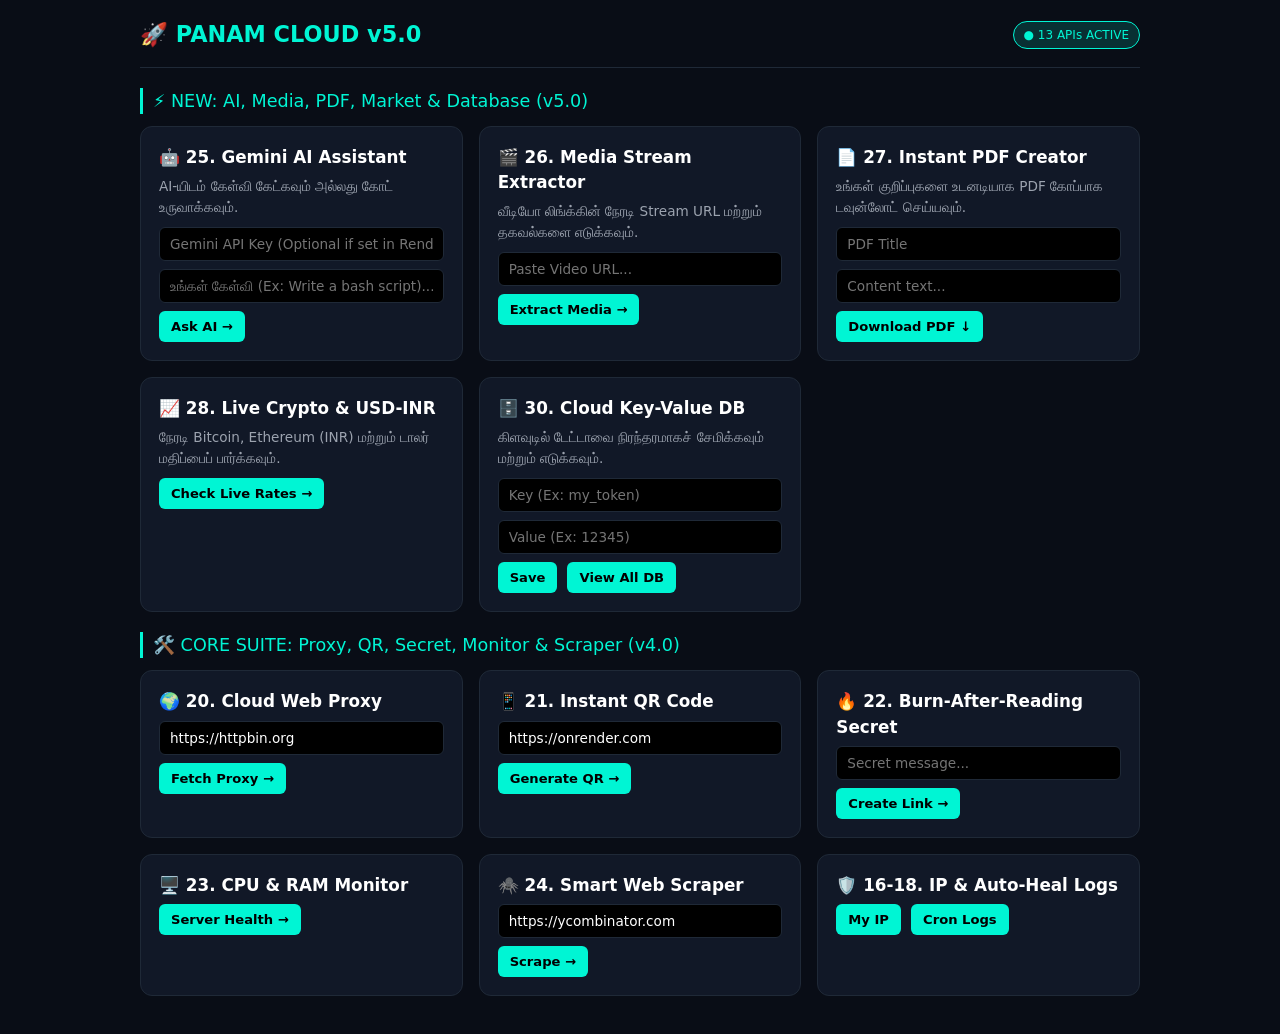
==== commit 263f64d2: "Deploy Panam Cloud v5.0: Combined Old + New 13 APIs" ====
--- a/templates/index.html
+++ b/templates/index.html
@@ -3,81 +3,117 @@
 <head>
     <meta charset="UTF-8">
     <meta name="viewport" content="width=device-width, initial-scale=1.0">
-    <title>Panam Ultimate Cloud v4.0 | All-in-One API Hub</title>
+    <title>Panam Ultimate Cloud v5.0 | 13-in-1 Super Hub</title>
     <style>
         :root { --bg: #090d16; --card: #111827; --text: #f3f4f6; --muted: #9ca3af; --accent: #00f5d4; --border: #1f2937; }
         * { margin: 0; padding: 0; box-sizing: border-box; font-family: system-ui, sans-serif; }
-        body { background: var(--bg); color: var(--text); padding: 20px; line-height: 1.5; }
-        .container { max-width: 950px; margin: auto; }
-        header { display: flex; justify-content: space-between; align-items: center; padding-bottom: 15px; border-bottom: 1px solid var(--border); margin-bottom: 25px; }
+        body { background: var(--bg); color: var(--text); padding: 18px; line-height: 1.5; }
+        .container { max-width: 1000px; margin: auto; }
+        header { display: flex; justify-content: space-between; align-items: center; padding-bottom: 15px; border-bottom: 1px solid var(--border); margin-bottom: 20px; }
         .logo { font-size: 1.4rem; font-weight: 800; color: var(--accent); }
         .badge { font-size: 0.75rem; background: rgba(0,245,212,0.15); color: var(--accent); padding: 4px 10px; border-radius: 20px; border: 1px solid var(--accent); }
-        .grid { display: grid; grid-template-columns: repeat(auto-fit, minmax(280px, 1fr)); gap: 18px; margin-bottom: 25px; }
-        .card { background: var(--card); padding: 20px; border-radius: 14px; border: 1px solid var(--border); }
-        .card h3 { color: var(--accent); margin-bottom: 8px; font-size: 1.1rem; }
-        .card p { color: var(--muted); font-size: 0.85rem; margin-bottom: 12px; }
-        input { width: 100%; padding: 8px 10px; border-radius: 6px; border: 1px solid var(--border); background: #000; color: #fff; margin-bottom: 10px; font-size: 0.85rem; }
-        .btn { background: var(--accent); color: #000; border: none; padding: 8px 14px; border-radius: 6px; font-weight: 700; cursor: pointer; font-size: 0.85rem; }
-        #outputBox { background: #000; color: #00f5d4; padding: 15px; border-radius: 10px; font-family: monospace; font-size: 0.85rem; margin-bottom: 25px; display: none; white-space: pre-wrap; border: 1px solid var(--accent); overflow-x: auto; }
-        #qrPreview { display: none; margin-top: 10px; border-radius: 8px; border: 2px solid var(--accent); max-width: 150px; }
+        .section-title { color: var(--accent); margin: 20px 0 12px; font-size: 1.1rem; border-left: 3px solid var(--accent); padding-left: 10px; }
+        .grid { display: grid; grid-template-columns: repeat(auto-fit, minmax(280px, 1fr)); gap: 16px; margin-bottom: 20px; }
+        .card { background: var(--card); padding: 18px; border-radius: 12px; border: 1px solid var(--border); }
+        .card h3 { color: #fff; margin-bottom: 6px; font-size: 1.05rem; }
+        .card p { color: var(--muted); font-size: 0.85rem; margin-bottom: 10px; }
+        input, textarea { width: 100%; padding: 8px 10px; border-radius: 6px; border: 1px solid var(--border); background: #000; color: #fff; margin-bottom: 8px; font-size: 0.85rem; }
+        .btn { background: var(--accent); color: #000; border: none; padding: 8px 12px; border-radius: 6px; font-weight: 700; cursor: pointer; font-size: 0.82rem; margin-right: 5px; }
+        #outputBox { background: #000; color: #00f5d4; padding: 15px; border-radius: 10px; font-family: monospace; font-size: 0.85rem; margin-bottom: 20px; display: none; white-space: pre-wrap; border: 1px solid var(--accent); overflow-x: auto; }
+        #qrPreview { display: none; margin-top: 10px; border-radius: 8px; border: 2px solid var(--accent); max-width: 140px; }
     </style>
 </head>
 <body>
 <div class="container">
     <header>
-        <div class="logo">🚀 PANAM CLOUD v4.0</div>
-        <span class="badge">● 8 APIs ONLINE</span>
+        <div class="logo">🚀 PANAM CLOUD v5.0</div>
+        <span class="badge">● 13 APIs ACTIVE</span>
     </header>
 
     <div id="outputBox"></div>
 
+    <div class="section-title">⚡ NEW: AI, Media, PDF, Market & Database (v5.0)</div>
     <div class="grid">
-        <!-- Feature 20 -->
+        <!-- 25. AI Assistant -->
+        <div class="card">
+            <h3>🤖 25. Gemini AI Assistant</h3>
+            <p>AI-யிடம் கேள்வி கேட்கவும் அல்லது கோட் உருவாக்கவும்.</p>
+            <input type="password" id="aiKey" placeholder="Gemini API Key (Optional if set in Render)">
+            <input type="text" id="aiPrompt" placeholder="உங்கள் கேள்வி (Ex: Write a bash script)...">
+            <button class="btn" onclick="askAi()">Ask AI →</button>
+        </div>
+
+        <!-- 26. Video Extractor -->
+        <div class="card">
+            <h3>🎬 26. Media Stream Extractor</h3>
+            <p>வீடியோ லிங்க்கின் நேரடி Stream URL மற்றும் தகவல்களை எடுக்கவும்.</p>
+            <input type="text" id="mediaUrl" placeholder="Paste Video URL...">
+            <button class="btn" onclick="runGet('/api/media?url=' + encodeURIComponent(document.getElementById('mediaUrl').value))">Extract Media →</button>
+        </div>
+
+        <!-- 27. PDF Generator -->
+        <div class="card">
+            <h3>📄 27. Instant PDF Creator</h3>
+            <p>உங்கள் குறிப்புகளை உடனடியாக PDF கோப்பாக டவுன்லோட் செய்யவும்.</p>
+            <input type="text" id="pdfTitle" placeholder="PDF Title">
+            <input type="text" id="pdfText" placeholder="Content text...">
+            <button class="btn" onclick="makePdf()">Download PDF ↓</button>
+        </div>
+
+        <!-- 28. Live Market -->
+        <div class="card">
+            <h3>📈 28. Live Crypto & USD-INR</h3>
+            <p>நேரடி Bitcoin, Ethereum (INR) மற்றும் டாலர் மதிப்பைப் பார்க்கவும்.</p>
+            <button class="btn" onclick="runGet('/api/market')">Check Live Rates →</button>
+        </div>
+
+        <!-- 30. Cloud Database -->
+        <div class="card">
+            <h3>🗄️ 30. Cloud Key-Value DB</h3>
+            <p>கிளவுடில் டேட்டாவை நிரந்தரமாகச் சேமிக்கவும் மற்றும் எடுக்கவும்.</p>
+            <input type="text" id="dbKey" placeholder="Key (Ex: my_token)">
+            <input type="text" id="dbVal" placeholder="Value (Ex: 12345)">
+            <button class="btn" onclick="saveDb()">Save</button>
+            <button class="btn" onclick="runGet('/api/db')">View All DB</button>
+        </div>
+    </div>
+
+    <div class="section-title">🛠️ CORE SUITE: Proxy, QR, Secret, Monitor & Scraper (v4.0)</div>
+    <div class="grid">
         <div class="card">
             <h3>🌍 20. Cloud Web Proxy</h3>
-            <p>எந்த இணையதளத்தின் டேட்டாவையும் Render சர்வர் வழியாக எடுக்கவும்.</p>
-            <input type="text" id="proxyUrl" value="https://httpbin.org" placeholder="Enter URL">
-            <button class="btn" onclick="runGet('/api/proxy?url=' + encodeURIComponent(document.getElementById('proxyUrl').value))">Fetch via Cloud →</button>
+            <input type="text" id="proxyUrl" value="https://httpbin.org">
+            <button class="btn" onclick="runGet('/api/proxy?url=' + encodeURIComponent(document.getElementById('proxyUrl').value))">Fetch Proxy →</button>
         </div>
 
-        <!-- Feature 21 -->
         <div class="card">
-            <h3>📱 21. Instant QR Generator</h3>
-            <p>எந்த லிங்க் அல்லது டெக்ஸ்ட்டையும் உடனடியாக QR Code படமாக மாற்றவும்.</p>
-            <input type="text" id="qrText" value="https://onrender.com" placeholder="Enter text or link">
+            <h3>📱 21. Instant QR Code</h3>
+            <input type="text" id="qrText" value="https://onrender.com">
             <button class="btn" onclick="makeQr()">Generate QR →</button>
-            <br><img id="qrPreview" alt="QR Code">
+            <br><img id="qrPreview">
         </div>
 
-        <!-- Feature 22 -->
         <div class="card">
             <h3>🔥 22. Burn-After-Reading Secret</h3>
-            <p>ஒருமுறை திறந்து பார்த்தவுடன் தானாகவே அழியும் ரகசிய லிங்க் உருவாக்கவும்.</p>
-            <input type="text" id="secretMsg" placeholder="ரகசிய மெசேஜ் அல்லது பாஸ்வேர்ட்...">
-            <button class="btn" onclick="createSecret()">Create Secret Link →</button>
+            <input type="text" id="secretMsg" placeholder="Secret message...">
+            <button class="btn" onclick="createSecret()">Create Link →</button>
         </div>
 
-        <!-- Feature 23 -->
         <div class="card">
-            <h3>🖥️ 23. Server CPU & RAM Monitor</h3>
-            <p>Render கிளவுட் சர்வரின் தற்போதைய CPU மற்றும் RAM பயன்பாட்டைப் பார்க்கவும்.</p>
-            <button class="btn" onclick="runGet('/api/sysinfo')">Check Server Health →</button>
+            <h3>🖥️ 23. CPU & RAM Monitor</h3>
+            <button class="btn" onclick="runGet('/api/sysinfo')">Server Health →</button>
         </div>
 
-        <!-- Feature 24 -->
         <div class="card">
             <h3>🕷️ 24. Smart Web Scraper</h3>
-            <p>ஒரு இணையதளத்தின் தலைப்பு மற்றும் முக்கிய செய்திகளை மட்டும் பிரித்தெடுக்கவும்.</p>
-            <input type="text" id="scrapeUrl" value="https://ycombinator.com" placeholder="Enter Website URL">
-            <button class="btn" onclick="runGet('/api/scrape?url=' + encodeURIComponent(document.getElementById('scrapeUrl').value))">Extract Data →</button>
+            <input type="text" id="scrapeUrl" value="https://ycombinator.com">
+            <button class="btn" onclick="runGet('/api/scrape?url=' + encodeURIComponent(document.getElementById('scrapeUrl').value))">Scrape →</button>
         </div>
 
-        <!-- Features 16, 17, 18 -->
         <div class="card">
-            <h3>🛡️ 16-18. IP, Auto-Heal & Logs</h3>
-            <p>உங்கள் IP முகவரி மற்றும் தானியங்கி Cron பதிவுகளைச் சரிபார்க்கவும்.</p>
+            <h3>🛡️ 16-18. IP & Auto-Heal Logs</h3>
             <button class="btn" onclick="runGet('/api/ip')">My IP</button>
-            <button class="btn" onclick="runGet('/api/logs')">System Logs</button>
+            <button class="btn" onclick="runGet('/api/logs')">Cron Logs</button>
         </div>
     </div>
 </div>
@@ -92,30 +128,61 @@
             const data = await res.json();
             box.innerText = JSON.stringify(data, null, 2);
             window.scrollTo({ top: 0, behavior: 'smooth' });
-        } catch (e) { box.innerText = '❌ Error connecting to API'; }
+        } catch (e) { box.innerText = '❌ API Error'; }
+    }
+
+    async function askAi() {
+        const prompt = document.getElementById('aiPrompt').value;
+        const api_key = document.getElementById('aiKey').value;
+        const box = document.getElementById('outputBox');
+        box.style.display = 'block';
+        box.innerText = '🤖 Gemini AI Thinking...';
+        const res = await fetch('/api/ai', {
+            method: 'POST',
+            headers: { 'Content-Type': 'application/json' },
+            body: JSON.stringify({ prompt, api_key })
+        });
+        const data = await res.json();
+        box.innerText = data.ai_response || JSON.stringify(data, null, 2);
+        window.scrollTo({ top: 0, behavior: 'smooth' });
+    }
+
+    function makePdf() {
+        const t = encodeURIComponent(document.getElementById('pdfTitle').value || 'Panam Doc');
+        const c = encodeURIComponent(document.getElementById('pdfText').value || 'Hello World');
+        window.open(`/api/pdf?title=${t}&text=${c}`, '_blank');
+    }
+
+    async function saveDb() {
+        const key = document.getElementById('dbKey').value;
+        const value = document.getElementById('dbVal').value;
+        const box = document.getElementById('outputBox');
+        box.style.display = 'block';
+        const res = await fetch('/api/db', {
+            method: 'POST',
+            headers: { 'Content-Type': 'application/json' },
+            body: JSON.stringify({ key, value })
+        });
+        box.innerText = JSON.stringify(await res.json(), null, 2);
+        window.scrollTo({ top: 0, behavior: 'smooth' });
     }
 
     function makeQr() {
-        const text = encodeURIComponent(document.getElementById('qrText').value);
         const img = document.getElementById('qrPreview');
-        img.src = '/api/qr?data=' + text;
+        img.src = '/api/qr?data=' + encodeURIComponent(document.getElementById('qrText').value);
         img.style.display = 'block';
     }
 
     async function createSecret() {
         const text = document.getElementById('secretMsg').value;
-        if (!text) return alert('மெசேஜை உள்ளிடவும்!');
         const box = document.getElementById('outputBox');
         box.style.display = 'block';
-        box.innerText = '⏳ Encrypting Secret...';
         const res = await fetch('/api/secret/create', {
             method: 'POST',
             headers: { 'Content-Type': 'application/json' },
             body: JSON.stringify({ text })
         });
-        const data = await res.json();
-        box.innerText = JSON.stringify(data, null, 2);
-        document.getElementById('secretMsg').value = '';
+        box.innerText = JSON.stringify(await res.json(), null, 2);
         window.scrollTo({ top: 0, behavior: 'smooth' });
     }
 </script>
